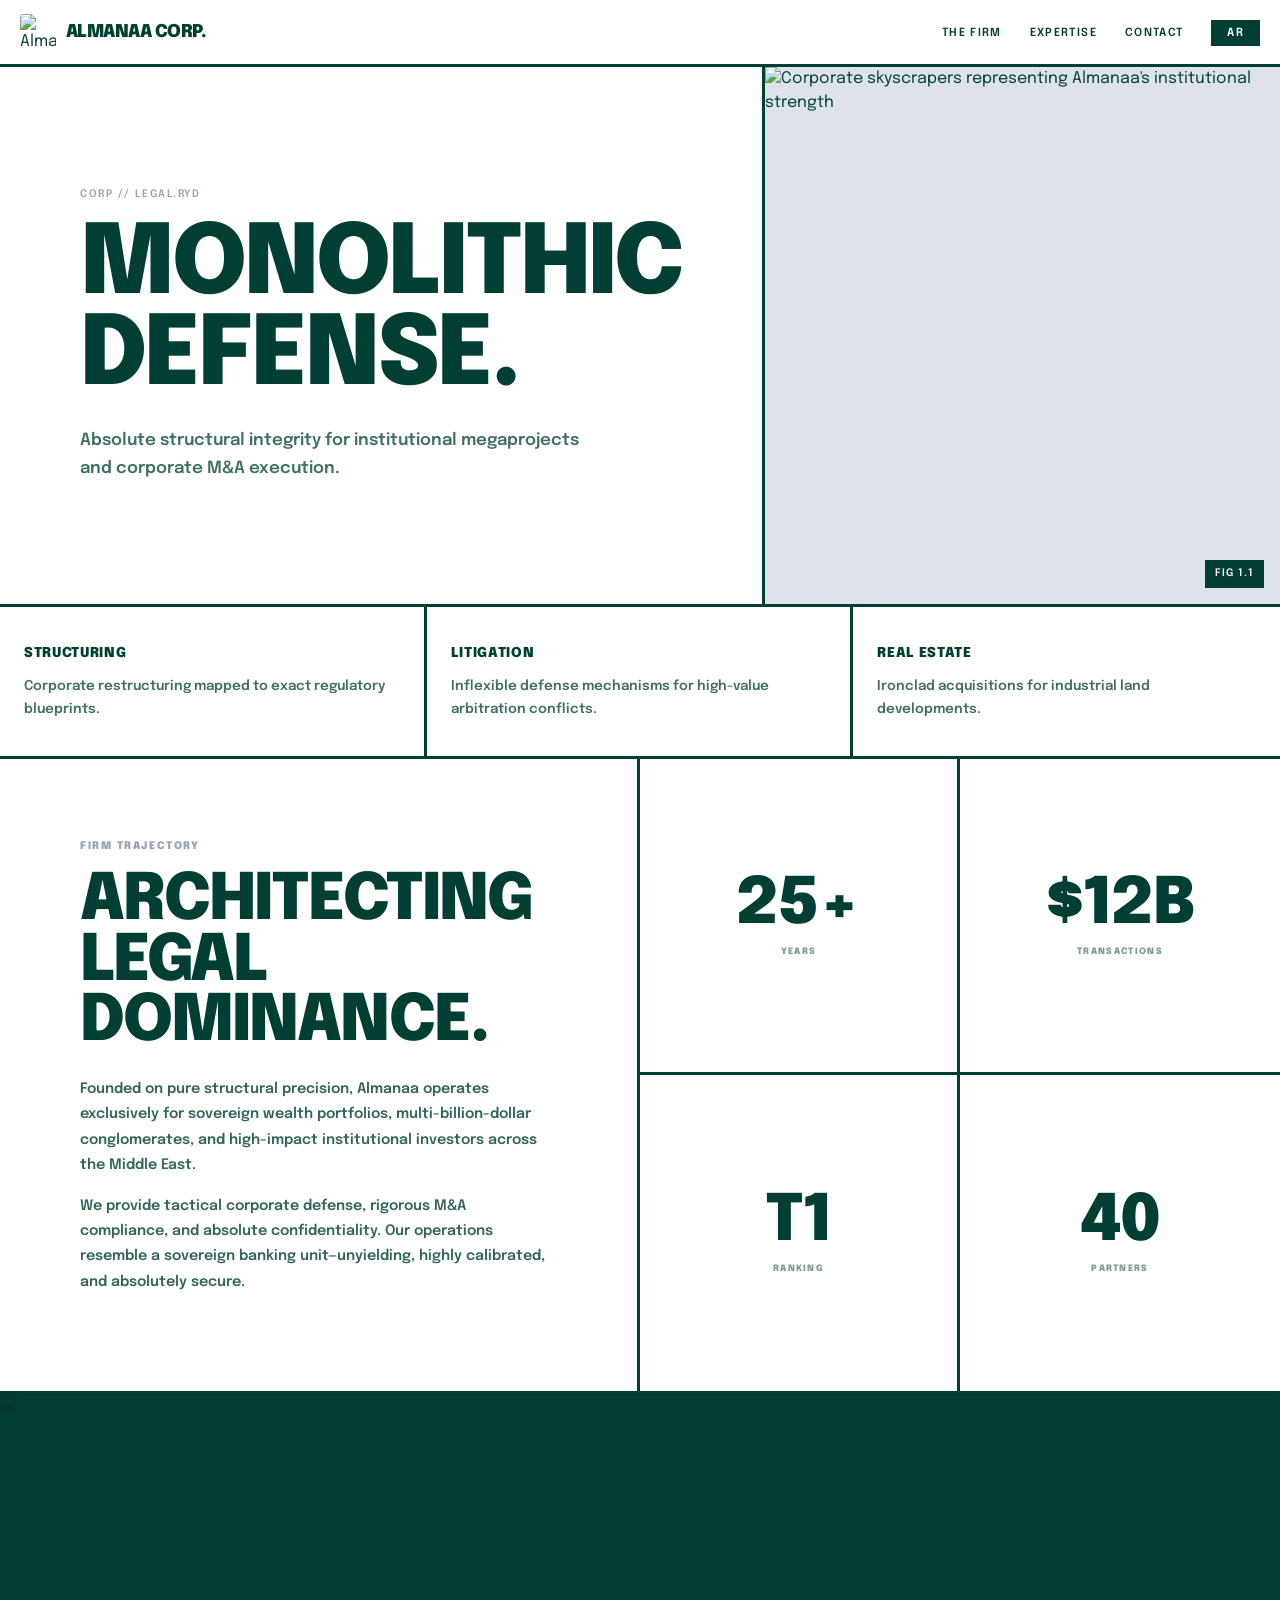
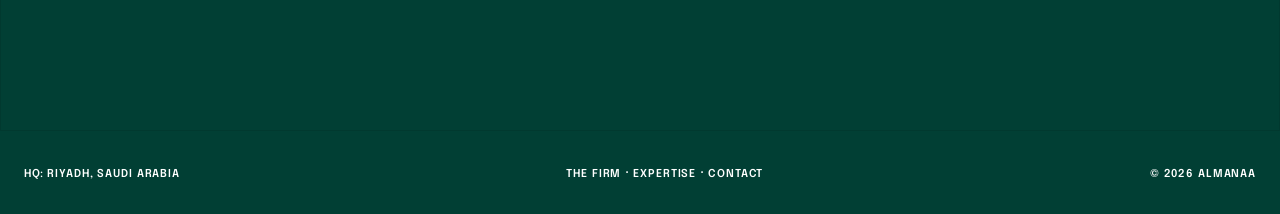
==== index.html @ 4ae220ce "Add files via upload" ====
<!DOCTYPE html>
<html lang="en" dir="ltr">

<head>
    <meta charset="UTF-8">
    <meta name="viewport" content="width=device-width, initial-scale=1.0">
    <title>Almanaa Law Firm | Corporate Legal Excellence in Riyadh, Saudi Arabia</title>
    <meta name="description"
        content="Almanaa is a premier corporate law firm in Riyadh, Saudi Arabia. Specializing in M&A, corporate structuring, litigation, and real estate law for institutional clients.">
    <meta name="keywords"
        content="law firm Riyadh, corporate law Saudi Arabia, M&A lawyers, legal services KSA, Almanaa law">
    <meta name="robots" content="index, follow">
    <link rel="canonical" href="https://almanaa.com/index.html">

    <!-- Open Graph -->
    <meta property="og:type" content="website">
    <meta property="og:title" content="Almanaa Law Firm | Corporate Legal Excellence">
    <meta property="og:description"
        content="Premier corporate law firm in Riyadh. M&A, structuring, litigation, and real estate law for institutional clients.">
    <meta property="og:url" content="https://almanaa.com/">
    <meta property="og:locale" content="en_US">
    <meta property="og:locale:alternate" content="ar_SA">

    <!-- hreflang -->
    <link rel="alternate" hreflang="en" href="https://almanaa.com/index.html">
    <link rel="alternate" hreflang="ar" href="https://almanaa.com/index-ar.html">
    <link rel="alternate" hreflang="x-default" href="https://almanaa.com/index.html">

    <!-- JSON-LD -->
    <script type="application/ld+json">
  {
    "@context": "https://schema.org",
    "@type": "LegalService",
    "name": "Almanaa Law Firm",
    "url": "https://almanaa.com",
    "telephone": "+966110000000",
    "email": "initiate@almanaa.com",
    "address": {
      "@type": "PostalAddress",
      "streetAddress": "KAFD",
      "addressLocality": "Riyadh",
      "addressCountry": "SA"
    },
    "areaServed": "Middle East",
    "description": "Premier corporate law firm specializing in M&A, corporate structuring, litigation, and real estate law."
  }
  </script>

    <!-- Fonts: only what we need -->
    <link rel="preconnect" href="https://fonts.googleapis.com">
    <link rel="preconnect" href="https://fonts.gstatic.com" crossorigin>
    <link href="https://fonts.googleapis.com/css2?family=Epilogue:wght@600;900&display=swap" rel="stylesheet">

    <link rel="stylesheet" href="style.css">
    <style>
        body {
            font-family: 'Epilogue', system-ui, sans-serif;
        }
    </style>
</head>

<body>

    <!-- NAV -->
    <nav class="main-nav" aria-label="Main navigation">
        <a href="index.html" class="nav-brand" aria-label="Almanaa Home">
            <img src="../logo.jpg" alt="Almanaa Law Firm Logo" width="36" height="36">
            <span>ALMANAA CORP.</span>
        </a>

        <button class="nav-toggle" id="navToggle" aria-label="Open menu" aria-expanded="false" aria-controls="navLinks">
            <span></span><span></span><span></span>
        </button>

        <ul class="nav-links" id="navLinks" role="list">
            <li><a href="about.html">The Firm</a></li>
            <li><a href="services.html">Expertise</a></li>
            <li><a href="contact.html">Contact</a></li>
            <li><a href="index-ar.html" class="nav-lang" lang="ar" hreflang="ar">AR</a></li>
        </ul>
    </nav>

    <!-- HERO -->
    <header class="hero">
        <div class="hero-text">
            <p class="hero-label">CORP // LEGAL.RYD</p>
            <h1 class="hero-title">Monolithic<br>Defense.</h1>
            <p class="hero-sub">Absolute structural integrity for institutional megaprojects and corporate M&amp;A
                execution.</p>
        </div>
        <div class="hero-image" aria-hidden="true">
            <img src="Home.png" alt="Corporate skyscrapers representing Almanaa's institutional strength" loading="lazy"
                decoding="async" width="900" height="1200" style="filter: none; opacity: 1; mix-blend-mode: normal;">
            <span class="fig-badge" aria-hidden="true">FIG 1.1</span>
        </div>
    </header>

    <!-- SERVICES STRIP -->
    <section class="services-strip" aria-label="Core practice areas">
        <article class="service-card">
            <h3>Structuring</h3>
            <p>Corporate restructuring mapped to exact regulatory blueprints.</p>
        </article>
        <article class="service-card">
            <h3>Litigation</h3>
            <p>Inflexible defense mechanisms for high-value arbitration conflicts.</p>
        </article>
        <article class="service-card">
            <h3>Real Estate</h3>
            <p>Ironclad acquisitions for industrial land developments.</p>
        </article>
    </section>

    <!-- ABOUT + STATS -->
    <section class="about-section" aria-label="About Almanaa">
        <div class="about-text">
            <span class="section-label">Firm Trajectory</span>
            <h2 class="section-heading">Architecting<br>Legal Dominance.</h2>
            <p>Founded on pure structural precision, Almanaa operates exclusively for sovereign wealth portfolios,
                multi-billion-dollar conglomerates, and high-impact institutional investors across the Middle East.</p>
            <p>We provide tactical corporate defense, rigorous M&amp;A compliance, and absolute confidentiality. Our
                operations resemble a sovereign banking unit—unyielding, highly calibrated, and absolutely secure.</p>
        </div>
        <div class="stats-grid" aria-label="Firm statistics">
            <div class="stat-cell">
                <h4>25+</h4>
                <span>Years</span>
            </div>
            <div class="stat-cell">
                <h4>$12B</h4>
                <span>Transactions</span>
            </div>
            <div class="stat-cell">
                <h4 class="gold">T1</h4>
                <span>Ranking</span>
            </div>
            <div class="stat-cell">
                <h4 class="gold">40</h4>
                <span>Partners</span>
            </div>
        </div>
    </section>

    <!-- BANNER -->
    <div class="banner" aria-hidden="true">
        <img src="banner.png" alt="" loading="lazy" decoding="async" width="1400" height="800">
    </div>

    <!-- FOOTER -->
    <footer class="main-footer">
        <span>HQ: Riyadh, Saudi Arabia</span>
        <nav aria-label="Footer navigation" class="footer-nav">
            <a href="about.html">The Firm</a> &nbsp;·&nbsp;
            <a href="services.html">Expertise</a> &nbsp;·&nbsp;
            <a href="contact.html">Contact</a>
        </nav>
        <span>&copy; 2026 Almanaa</span>
    </footer>

    <script>
        // Minimal hamburger toggle — no library needed
        const toggle = document.getElementById('navToggle');
        const links = document.getElementById('navLinks');
        toggle.addEventListener('click', () => {
            const open = links.classList.toggle('open');
            toggle.setAttribute('aria-expanded', open);
            toggle.setAttribute('aria-label', open ? 'Close menu' : 'Open menu');
        });
        // Close on link click (mobile)
        links.querySelectorAll('a').forEach(a => a.addEventListener('click', () => {
            links.classList.remove('open');
            toggle.setAttribute('aria-expanded', 'false');
        }));
    </script>

</body>

</html>
---- style.css ----
/* ── Almanaa V4 Shared Styles ── */
*,
*::before,
*::after {
    box-sizing: border-box;
    margin: 0;
    padding: 0;
}

:root {
    --green: #013f34;
    --gold: #D4AF37;
    --bg: #ffffff;
    --soft: #F8FAFC;
    --muted: #94A3B8;
    --border: 3px solid #013f34;
}

html {
    scroll-behavior: smooth;
}

body {
    background: var(--bg);
    color: var(--green);
    overflow-x: hidden;
    -webkit-font-smoothing: antialiased;
    line-height: 1.5;
    display: flex;
    flex-direction: column;
    min-height: 100vh;
}

::selection {
    background: var(--green);
    color: #fff;
}

img {
    max-width: 100%;
    display: block;
}

/* NAV */
nav.main-nav {
    border-bottom: var(--border);
    padding: 14px 20px;
    display: flex;
    justify-content: space-between;
    align-items: center;
    position: sticky;
    top: 0;
    background: var(--bg);
    z-index: 100;
}

.nav-brand {
    display: flex;
    align-items: center;
    gap: 10px;
    text-decoration: none;
    color: var(--green);
}

main {
    flex: 1;
    display: flex;
    flex-direction: column;
}

.nav-brand img {
    height: 36px;
    width: auto;
    border-radius: 3px;
}

.nav-brand span {
    font-weight: 900;
    font-size: 1.1rem;
    letter-spacing: -0.03em;
}

[dir="rtl"] .nav-brand {
    direction: ltr;
}

/* ── Main nav links (header only) ── */
.main-nav .nav-links {
    display: flex;
    align-items: center;
    gap: 28px;
    list-style: none;
}

.main-nav .nav-links a {
    text-decoration: none;
    color: var(--green);
    font-weight: 600;
    font-size: 0.7rem;
    letter-spacing: 0.12em;
    text-transform: uppercase;
    transition: opacity 0.2s;
}

[dir="rtl"] .main-nav .nav-links a {
    font-size: 0.85rem;
    letter-spacing: 0;
}

.main-nav .nav-links a:hover {
    opacity: 0.5;
}

.nav-lang {
    background: var(--green) !important;
    color: #fff !important;
    padding: 7px 16px;
    direction: ltr !important;
}

.nav-lang:hover {
    opacity: 0.7 !important;
}

.nav-toggle {
    display: none;
    flex-direction: column;
    gap: 5px;
    background: none;
    border: none;
    cursor: pointer;
    padding: 4px;
}

.nav-toggle span {
    display: block;
    width: 24px;
    height: 2px;
    background: var(--green);
}

@media (max-width: 767px) {
    .nav-toggle {
        display: flex;
    }

    .main-nav .nav-links {
        display: none;
        position: absolute;
        top: 100%;
        left: 0;
        right: 0;
        background: var(--bg);
        border-bottom: var(--border);
        flex-direction: column;
        gap: 0;
        padding: 0;
    }

    .main-nav .nav-links.open {
        display: flex;
    }

    .main-nav .nav-links li {
        width: 100%;
    }

    .main-nav .nav-links a {
        display: block;
        padding: 16px 20px;
        border-bottom: 1px solid rgba(1, 63, 52, 0.15);
        font-size: 0.85rem;
        letter-spacing: 0;
        text-transform: none;
    }

    [dir="ltr"] .main-nav .nav-links a {
        text-transform: uppercase;
        letter-spacing: 0.1em;
    }
}

/* ── Footer nav (always inline, always white) ── */
.footer-nav {
    display: flex;
    align-items: center;
    gap: 0;
    flex-wrap: wrap;
    justify-content: center;
}

.footer-nav a {
    color: #fff;
    text-decoration: none;
    font-size: 0.68rem;
    font-weight: 600;
    letter-spacing: 0.08em;
    text-transform: uppercase;
    transition: opacity 0.2s;
}

.footer-nav a:hover {
    opacity: 0.6;
}

[dir="rtl"] .footer-nav a {
    letter-spacing: 0;
    font-size: 0.8rem;
}

/* HERO PAGE HEADER */
.page-header {
    padding: 56px 24px 48px;
    border-bottom: var(--border);
}

@media (min-width: 768px) {
    .page-header {
        padding: 80px 64px;
    }
}

.page-label {
    font-size: 0.65rem;
    font-weight: 600;
    letter-spacing: 0.15em;
    text-transform: uppercase;
    color: var(--muted);
    margin-bottom: 18px;
    display: block;
}

h1.page-title {
    font-size: clamp(2.4rem, 8vw, 5.5rem);
    font-weight: 900;
    text-transform: uppercase;
    line-height: 0.95;
    letter-spacing: -0.03em;
    margin-bottom: 20px;
}

[dir="rtl"] h1.page-title {
    text-transform: none;
    line-height: 1.15;
    letter-spacing: -0.01em;
}

.page-subtitle {
    font-size: clamp(0.88rem, 2.5vw, 1.05rem);
    font-weight: 600;
    opacity: 0.75;
    line-height: 1.7;
    max-width: 560px;
    margin-top: 16px;
}

/* SPLIT LAYOUT */
.split {
    display: grid;
    grid-template-columns: 1fr;
    border-bottom: var(--border);
    min-height: 60vh;
}

@media (min-width: 1024px) {
    .split {
        grid-template-columns: 1fr 1fr;
    }
}

.split-text {
    padding: 48px 24px;
    border-bottom: var(--border);
    display: flex;
    flex-direction: column;
    justify-content: center;
}

@media (min-width: 1024px) {
    .split-text {
        padding: 80px;
        border-bottom: none;
        border-right: var(--border);
    }

    [dir="rtl"] .split-text {
        border-right: none;
        border-left: var(--border);
    }
}

.split-text h1 {
    font-size: clamp(2.4rem, 7vw, 5rem);
    font-weight: 900;
    text-transform: uppercase;
    line-height: 0.95;
    letter-spacing: -0.03em;
    margin-bottom: 24px;
}

[dir="rtl"] .split-text h1 {
    text-transform: none;
    line-height: 1.2;
    letter-spacing: -0.01em;
}

.split-label {
    font-size: 0.65rem;
    font-weight: 600;
    letter-spacing: 0.15em;
    text-transform: uppercase;
    color: var(--muted);
    margin-bottom: 18px;
    display: block;
}

.split-text p {
    font-size: clamp(0.88rem, 2vw, 1rem);
    font-weight: 600;
    opacity: 0.75;
    line-height: 1.75;
    margin-bottom: 14px;
}

.split-image {
    background: #dde3e8;
    position: relative;
    min-height: 50vw;
}

@media (min-width: 1024px) {
    .split-image {
        min-height: 0;
    }
}

.split-image img {
    position: absolute;
    inset: 0;
    width: 100%;
    height: 100%;
    object-fit: cover;
    mix-blend-mode: multiply;
    opacity: 0.5;
    filter: grayscale(1);
}

/* GRID CARDS */
.card-grid {
    display: grid;
    grid-template-columns: 1fr;
    border-bottom: var(--border);
}

@media (min-width: 640px) {
    .card-grid {
        grid-template-columns: 1fr 1fr;
    }
}

@media (min-width: 1024px) {
    .card-grid {
        grid-template-columns: repeat(4, 1fr);
    }
}

.card {
    padding: 36px 24px;
    border-bottom: var(--border);
    display: flex;
    flex-direction: column;
    transition: background 0.25s, color 0.25s;
}

@media (min-width: 640px) {
    .card:nth-child(odd) {
        border-right: var(--border);
    }

    [dir="rtl"] .card:nth-child(odd) {
        border-right: none;
        border-left: var(--border);
    }
}

@media (min-width: 1024px) {
    .card {
        border-bottom: none;
        border-right: var(--border);
    }

    [dir="rtl"] .card {
        border-right: none;
        border-left: var(--border);
    }

    .card:last-child {
        border-right: none;
    }

    [dir="rtl"] .card:last-child {
        border-left: none;
    }
}

.card:hover {
    background: var(--green);
    color: #fff;
}

.card-num {
    font-size: 1.8rem;
    font-weight: 900;
    border-bottom: 3px solid currentColor;
    padding-bottom: 16px;
    margin-bottom: 20px;
    line-height: 1;
}

.card h3 {
    font-size: 1.15rem;
    font-weight: 900;
    text-transform: uppercase;
    letter-spacing: -0.01em;
    margin-bottom: 12px;
}

[dir="rtl"] .card h3 {
    text-transform: none;
}

.card p {
    font-size: 0.85rem;
    font-weight: 600;
    opacity: 0.75;
    line-height: 1.65;
    margin-top: auto;
}

.card-dark {
    background: var(--green);
    color: #fff;
}

/* CONTACT INFO */
.contact-info {
    list-style: none;
    display: flex;
    flex-direction: column;
    gap: 20px;
    margin-top: 36px;
}

.contact-info li {
    display: flex;
    align-items: flex-start;
    gap: 14px;
    font-weight: 600;
    font-size: 0.9rem;
}

.contact-info .ci-label {
    font-size: 0.65rem;
    font-weight: 900;
    letter-spacing: 0.12em;
    text-transform: uppercase;
    opacity: 0.45;
    white-space: nowrap;
    padding-top: 2px;
}

.contact-info a {
    color: var(--green);
    text-decoration: none;
}

.contact-info a:hover {
    opacity: 0.6;
}

/* FORM */
.contact-form {
    display: flex;
    flex-direction: column;
    gap: 28px;
}

.form-field {
    display: flex;
    flex-direction: column;
    border-bottom: var(--border);
    padding-bottom: 6px;
}

.form-field label {
    font-size: 0.6rem;
    font-weight: 900;
    text-transform: uppercase;
    letter-spacing: 0.14em;
    opacity: 0.45;
    margin-bottom: 10px;
}

[dir="rtl"] .form-field label {
    letter-spacing: 0;
}

.form-field input,
.form-field textarea {
    background: transparent;
    border: none;
    outline: none;
    font-family: inherit;
    font-size: 1.1rem;
    font-weight: 600;
    color: var(--green);
    width: 100%;
    resize: vertical;
}

.form-field input::placeholder,
.form-field textarea::placeholder {
    color: rgba(1, 63, 52, 0.3);
}

.btn-submit {
    align-self: flex-start;
    background: var(--green);
    color: #fff;
    border: none;
    font-family: inherit;
    font-weight: 600;
    font-size: 0.75rem;
    letter-spacing: 0.12em;
    text-transform: uppercase;
    padding: 16px 36px;
    cursor: pointer;
    transition: opacity 0.2s;
    min-height: 52px;
    min-width: 160px;
}

.btn-submit:hover {
    opacity: 0.75;
}

/* BANNER */
.banner {
    height: 220px;
    background: var(--green);
    position: relative;
    overflow: hidden;
    border-bottom: var(--border);
}

@media (min-width: 768px) {
    .banner {
        height: 340px;
    }
}

.banner img {
    position: absolute;
    inset: 0;
    width: 100%;
    height: 100%;
    object-fit: cover;
    mix-blend-mode: multiply;
    opacity: 0.4;
    filter: grayscale(1);
}

/* FOOTER */
footer.main-footer {
    background: var(--green);
    color: #fff;
    padding: 28px 24px;
    display: flex;
    flex-direction: column;
    gap: 12px;
    align-items: center;
    text-align: center;
    margin-top: auto;
}

@media (min-width: 640px) {
    footer.main-footer {
        flex-direction: row;
        justify-content: space-between;
        text-align: left;
    }

    [dir="rtl"] footer.main-footer {
        text-align: right;
    }
}

footer.main-footer span {
    font-size: 0.68rem;
    font-weight: 600;
    letter-spacing: 0.08em;
    text-transform: uppercase;
}

footer.main-footer a {
    color: #fff;
    text-decoration: none;
}

footer.main-footer a:hover {
    opacity: 0.7;
}

/* UTIL */
.gold {
    color: var(--gold);
}

.border-accent {
    border-left: 4px solid var(--green);
    padding-left: 18px;
}

[dir="rtl"] .border-accent {
    border-left: none;
    border-right: 4px solid var(--green);
    padding-left: 0;
    padding-right: 18px;
}

/* ── HERO ── */
.hero {
    display: grid;
    grid-template-columns: 1fr;
    border-bottom: var(--border);
    min-height: 60vh;
}

@media (min-width: 1024px) {
    .hero {
        grid-template-columns: 1fr 1fr;
    }
}

.hero-text {
    padding: 48px 24px;
    border-bottom: var(--border);
    display: flex;
    flex-direction: column;
    justify-content: center;
}

@media (min-width: 1024px) {
    .hero-text {
        padding: 80px;
        border-bottom: none;
        border-right: var(--border);
    }
}

[dir="rtl"] .hero-text {
    border-right: none;
    border-left: var(--border);
}

.hero-label {
    font-size: 0.65rem;
    font-weight: 600;
    letter-spacing: 0.15em;
    text-transform: uppercase;
    color: var(--muted);
    margin-bottom: 18px;
}

.hero-title {
    font-size: clamp(2.5rem, 8vw, 6rem);
    font-weight: 900;
    text-transform: uppercase;
    line-height: 0.95;
    letter-spacing: -0.03em;
    margin-bottom: 24px;
}

[dir="rtl"] .hero-title {
    text-transform: none;
    line-height: 1.15;
    letter-spacing: -0.01em;
}

.hero-sub {
    font-size: clamp(0.88rem, 2vw, 1.05rem);
    font-weight: 600;
    opacity: 0.75;
    line-height: 1.7;
    max-width: 500px;
}

.hero-image {
    background: #dde3e8;
    position: relative;
    min-height: 50vw;
}

@media (min-width: 1024px) {
    .hero-image {
        min-height: 0;
    }
}

.hero-image img {
    position: absolute;
    inset: 0;
    width: 100%;
    height: 100%;
    object-fit: cover;
    mix-blend-mode: multiply;
    opacity: 0.85;
    filter: grayscale(1);
}

.fig-badge {
    position: absolute;
    bottom: 16px;
    right: 16px;
    background: var(--green);
    color: #fff;
    padding: 6px 10px;
    font-size: 0.65rem;
    font-weight: 600;
    letter-spacing: 0.1em;
}

[dir="rtl"] .fig-badge {
    right: auto;
    left: 16px;
    min-width: 55px;
    direction: ltr;
}

/* ── SERVICES STRIP ── */
.services-strip {
    display: grid;
    grid-template-columns: 1fr;
    border-bottom: var(--border);
}

@media (min-width: 768px) {
    .services-strip {
        grid-template-columns: 1fr 1fr;
    }
}

@media (min-width: 1024px) {
    .services-strip {
        grid-template-columns: repeat(3, 1fr);
    }
}

.service-card {
    padding: 36px 24px;
    border-bottom: var(--border);
}

@media (min-width: 768px) {
    .service-card:nth-child(odd) {
        border-right: var(--border);
    }

    [dir="rtl"] .service-card:nth-child(odd) {
        border-right: none;
        border-left: var(--border);
    }
}

@media (min-width: 1024px) {
    .service-card {
        border-bottom: none;
        border-right: var(--border);
    }

    [dir="rtl"] .service-card {
        border-right: none;
        border-left: var(--border);
    }

    .service-card:last-child {
        border-right: none;
    }

    [dir="rtl"] .service-card:last-child {
        border-left: none;
    }
}

.service-card h3 {
    font-size: 0.85rem;
    font-weight: 900;
    text-transform: uppercase;
    letter-spacing: 0.05em;
    margin-bottom: 12px;
}

[dir="rtl"] .service-card h3 {
    letter-spacing: 0;
    text-transform: none;
    font-size: 0.95rem;
}

.service-card p {
    font-size: 0.85rem;
    font-weight: 600;
    opacity: 0.75;
    line-height: 1.65;
}

/* ── STATS / PHILOSOPHY ── */
.about-section {
    display: grid;
    grid-template-columns: 1fr;
    border-bottom: var(--border);
}

@media (min-width: 1024px) {
    .about-section {
        grid-template-columns: 1fr 1fr;
    }
}

.about-text {
    padding: 48px 24px;
    border-bottom: var(--border);
}

@media (min-width: 1024px) {
    .about-text {
        padding: 80px;
        border-bottom: none;
        border-right: var(--border);
    }

    [dir="rtl"] .about-text {
        border-right: none;
        border-left: var(--border);
    }
}

.section-label {
    font-size: 0.65rem;
    font-weight: 900;
    letter-spacing: 0.15em;
    text-transform: uppercase;
    color: var(--muted);
    margin-bottom: 16px;
    display: block;
}

.section-heading {
    font-size: clamp(2.2rem, 5vw, 4rem);
    font-weight: 900;
    text-transform: uppercase;
    line-height: 0.95;
    letter-spacing: -0.03em;
    margin-bottom: 24px;
}

[dir="rtl"] .section-heading {
    line-height: 1.2;
    text-transform: none;
    letter-spacing: -0.01em;
}

.about-text p {
    font-size: 0.9rem;
    font-weight: 600;
    opacity: 0.8;
    line-height: 1.75;
    margin-bottom: 16px;
    max-width: 600px;
}

.stats-grid {
    display: grid;
    grid-template-columns: 1fr 1fr;
    grid-template-rows: 1fr 1fr;
}

.stat-cell {
    display: flex;
    flex-direction: column;
    align-items: center;
    justify-content: center;
    text-align: center;
    padding: 40px 20px;
    border-right: var(--border);
    border-bottom: var(--border);
}

[dir="rtl"] .stat-cell {
    border-right: none;
    border-left: var(--border);
}

.stat-cell:nth-child(2n) {
    border-right: none;
}

[dir="rtl"] .stat-cell:nth-child(2n) {
    border-left: none;
}

.stat-cell:nth-child(3),
.stat-cell:nth-child(4) {
    border-bottom: none;
}

.stat-cell h4 {
    font-size: clamp(2.5rem, 5vw, 4.5rem);
    font-weight: 900;
    color: var(--green);
    line-height: 1;
    margin-bottom: 8px;
    letter-spacing: -0.02em;
}

.stat-cell span {
    font-size: 0.55rem;
    font-weight: 900;
    letter-spacing: 0.15em;
    text-transform: uppercase;
    opacity: 0.5;
}

/* ── BANNER ── */
.banner {
    height: 220px;
    background: var(--green);
    position: relative;
    overflow: hidden;
    border-bottom: var(--border);
}

@media (min-width: 1024px) {
    .banner {
        height: 340px;
    }
}

.banner img {
    position: absolute;
    inset: 0;
    width: 100%;
    height: 100%;
    object-fit: cover;
}
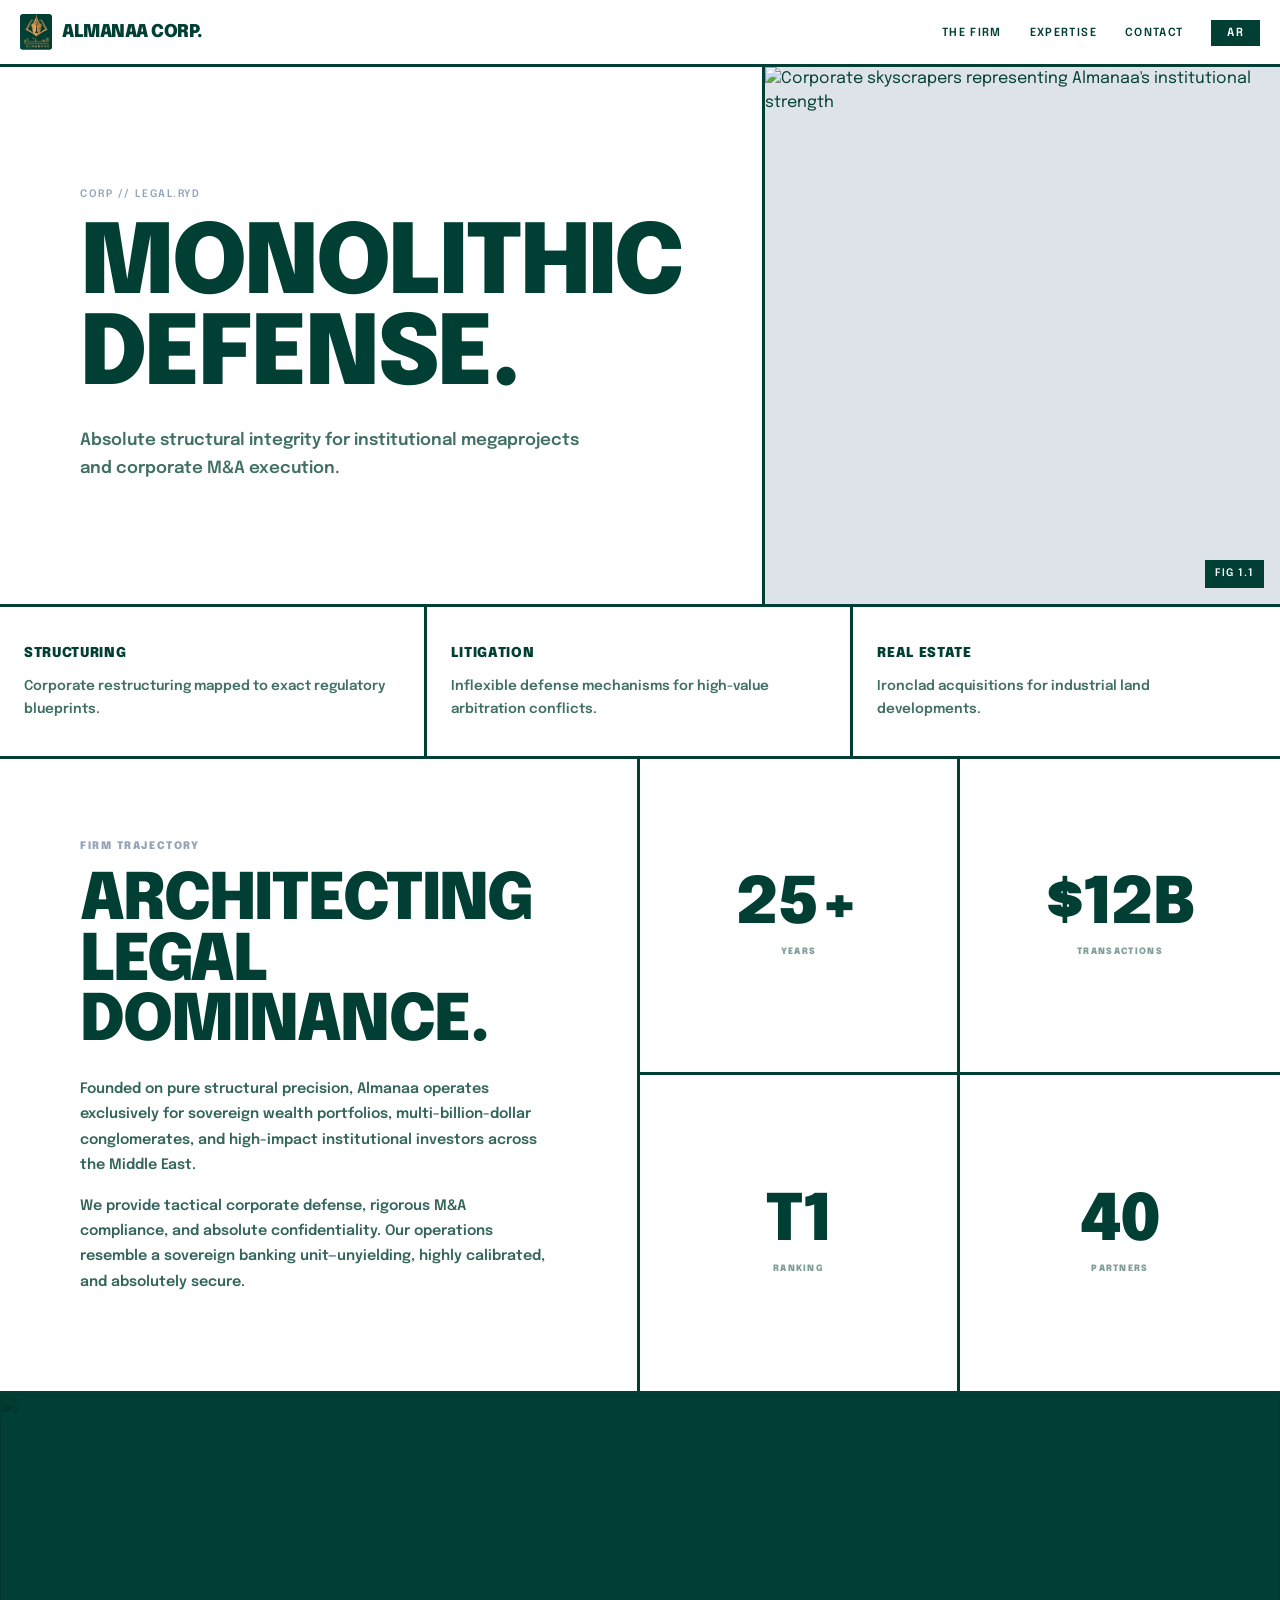
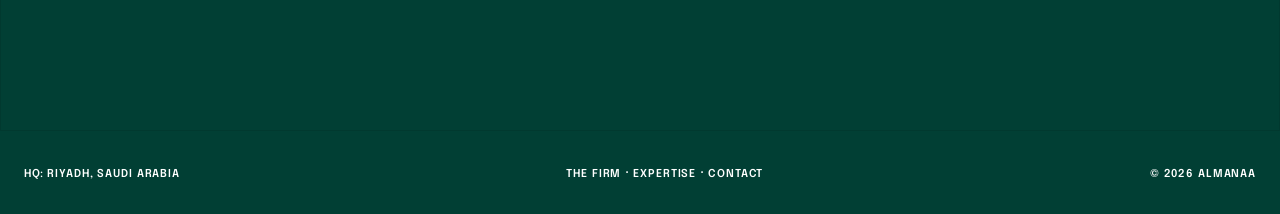
==== commit 0cc2c0d2: "Update index.html" ====
--- a/index.html
+++ b/index.html
@@ -64,7 +64,7 @@
     <!-- NAV -->
     <nav class="main-nav" aria-label="Main navigation">
         <a href="index.html" class="nav-brand" aria-label="Almanaa Home">
-            <img src="../logo.jpg" alt="Almanaa Law Firm Logo" width="36" height="36">
+            <img src="logo.jpg" alt="Almanaa Law Firm Logo" width="36" height="36">
             <span>ALMANAA CORP.</span>
         </a>
 
@@ -175,4 +175,4 @@
 
 </body>
 
-</html>+</html>
